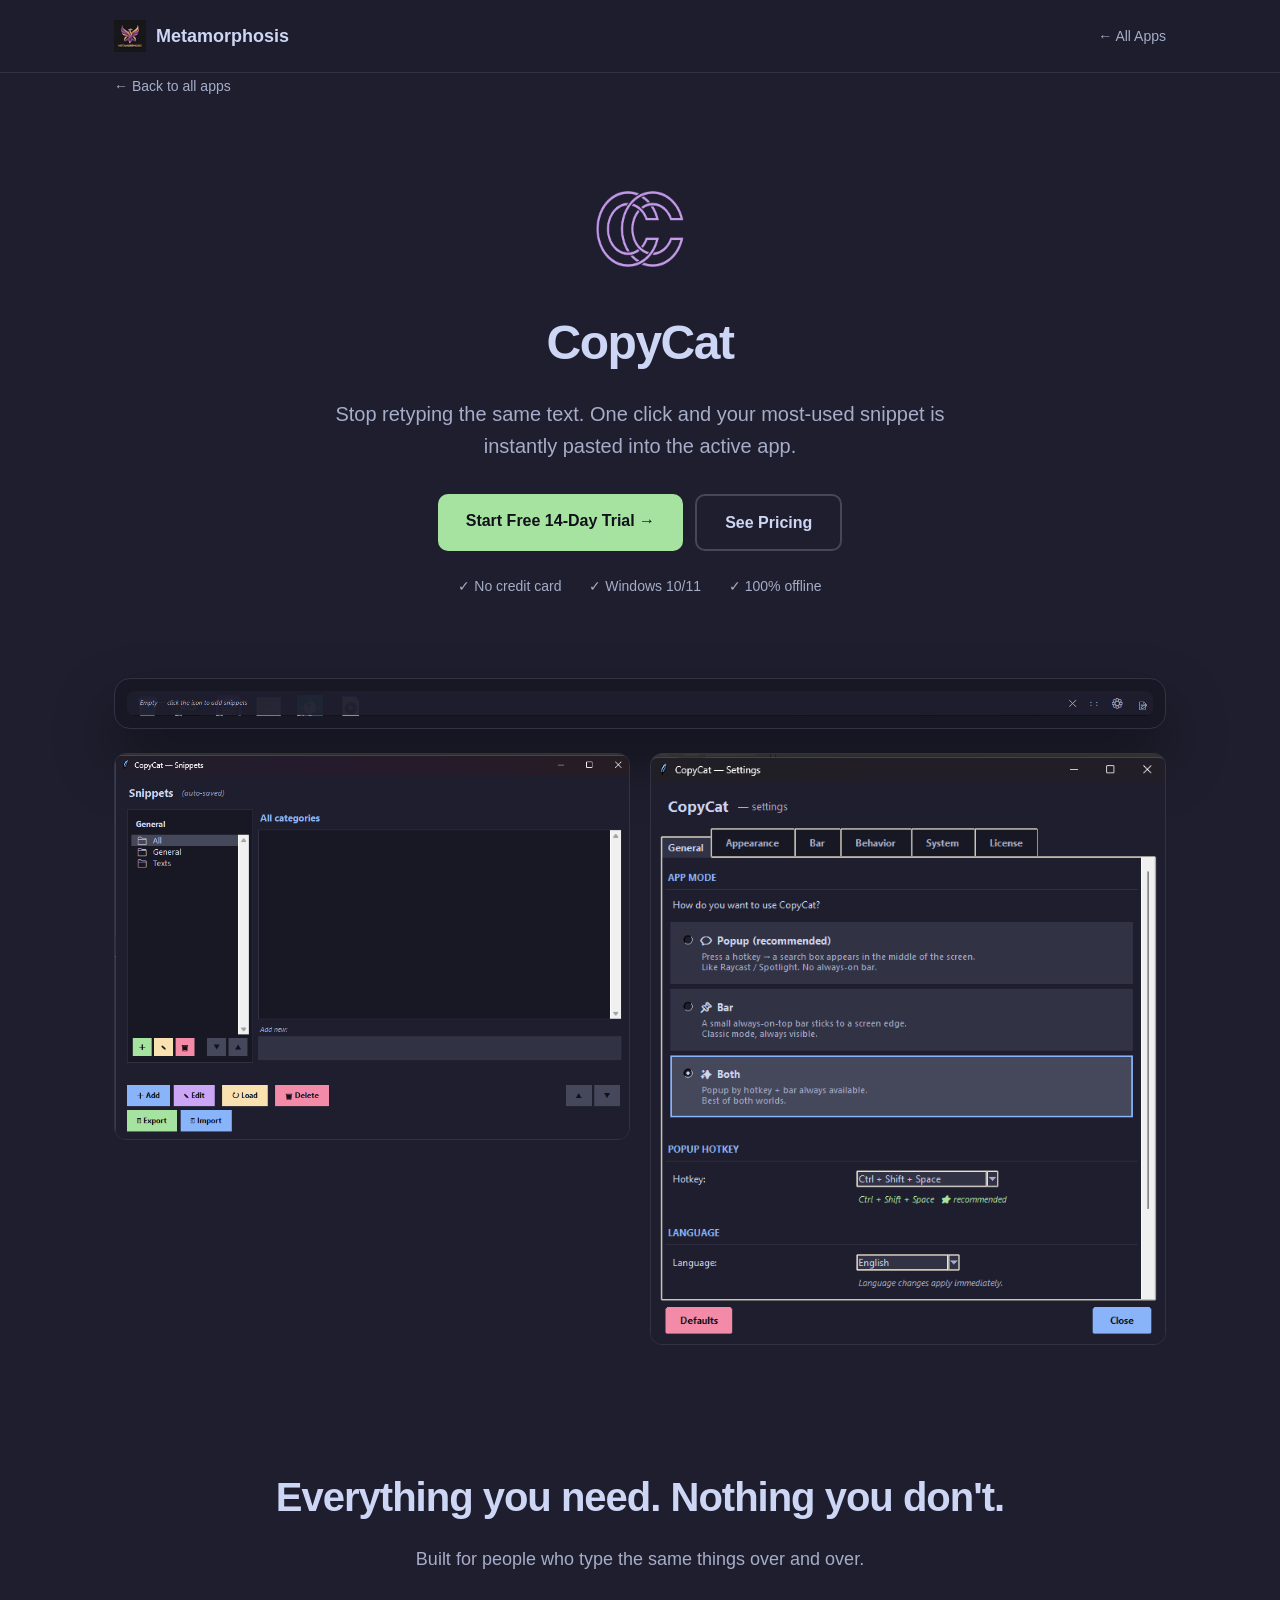
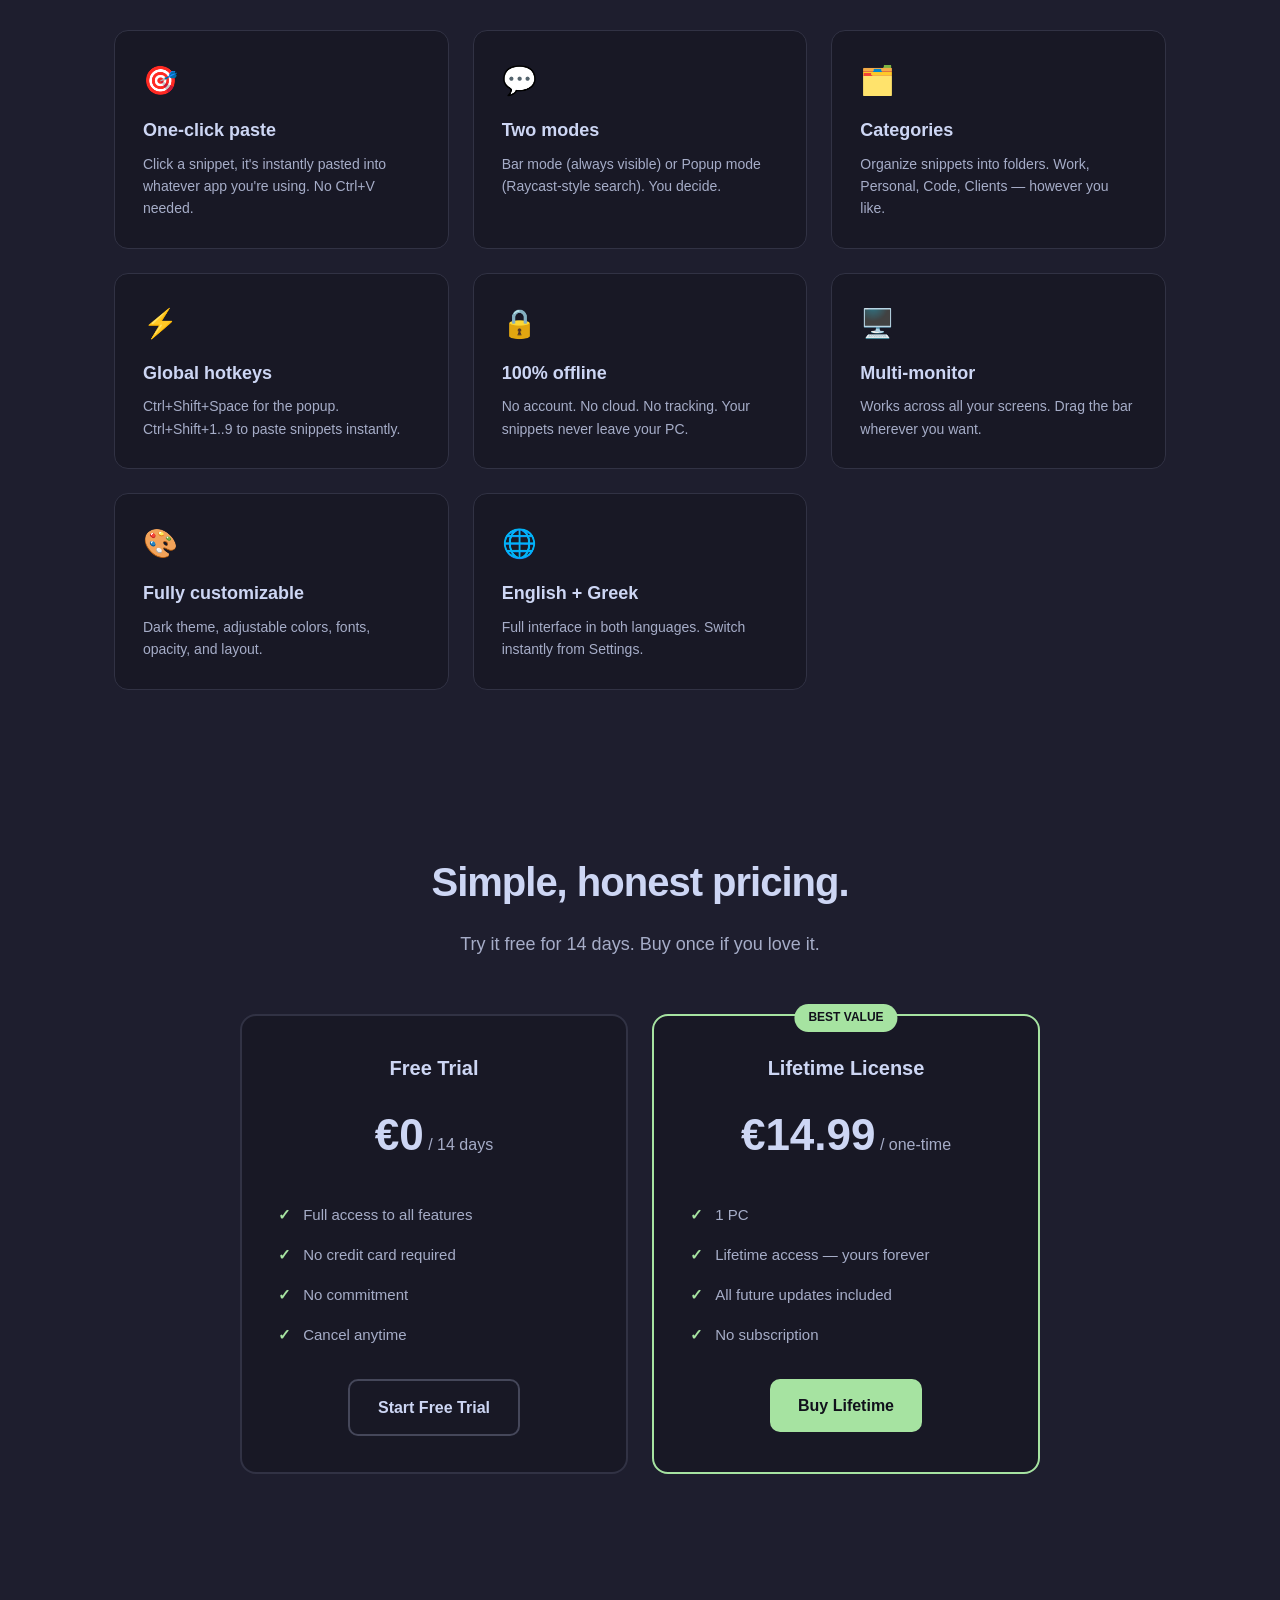
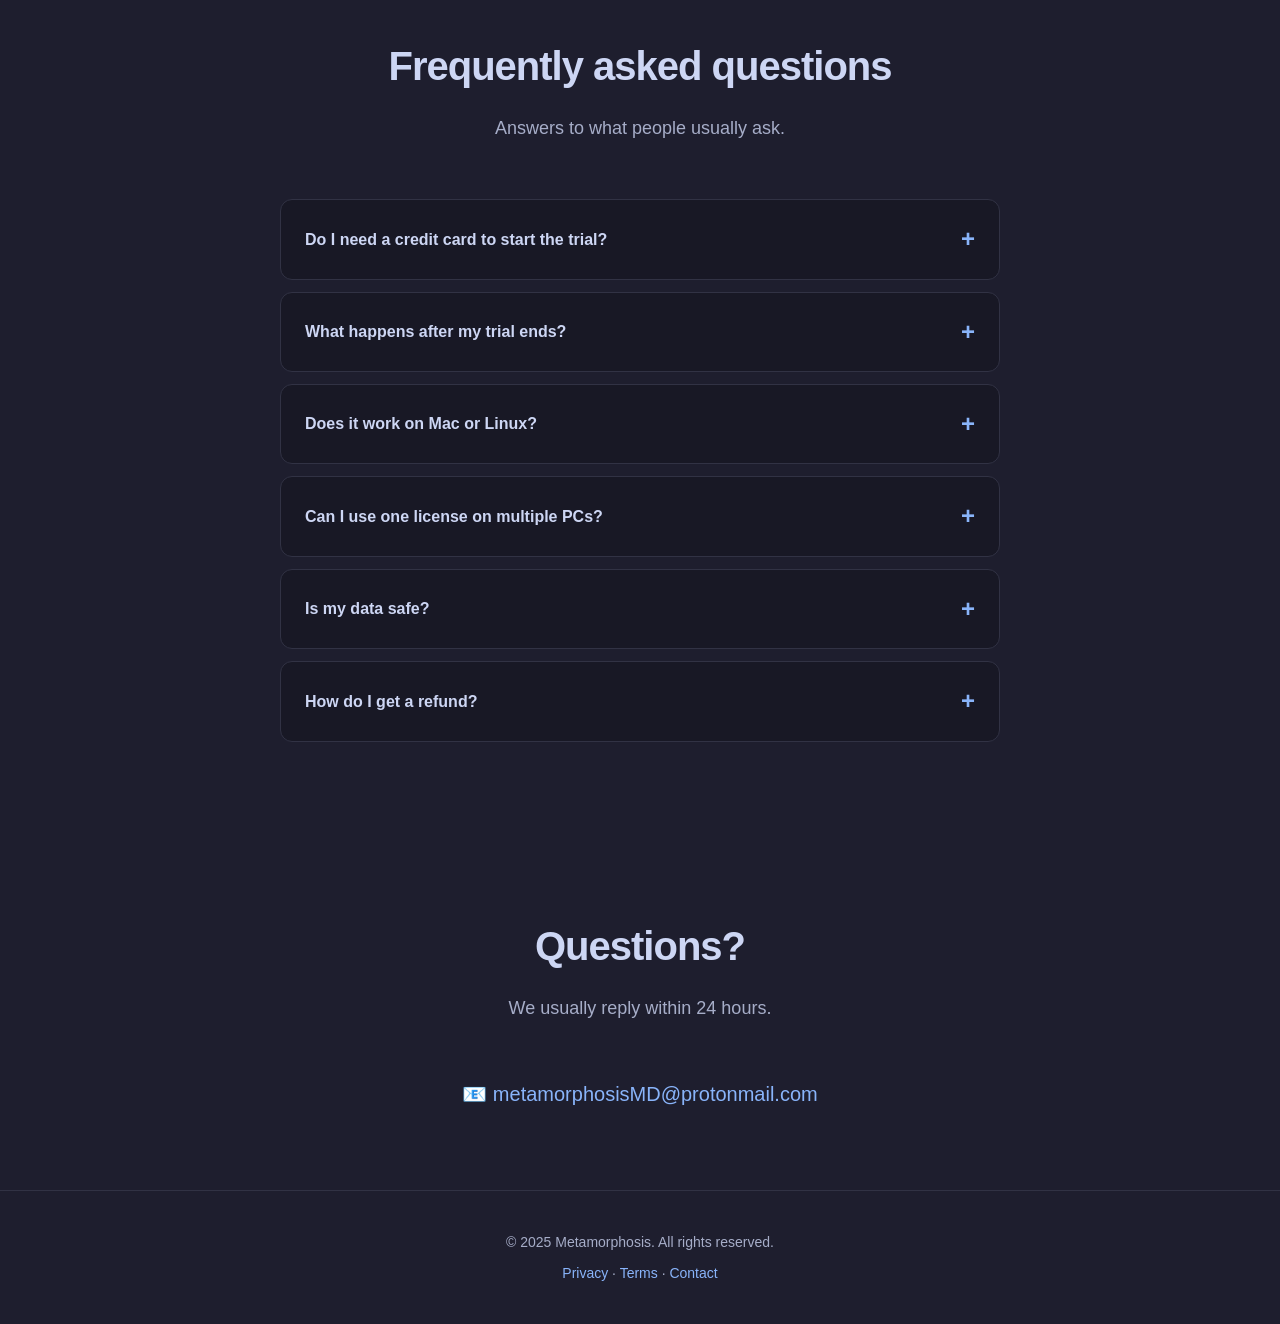
==== copycat/index.html @ 51b03611 "Add Metamorphosis hub with CopyCat and LangIndicator" ====
<!DOCTYPE html>
<html lang="en">
<head>
<meta charset="UTF-8">
<meta name="viewport" content="width=device-width, initial-scale=1.0">
<title>CopyCat — Snippet Bar for Windows | Metamorphosis</title>
<meta name="description" content="CopyCat is a lightweight snippet manager for Windows. One-click access to your most-used text. Lifetime license, 14-day free trial.">
<link rel="stylesheet" href="../assets/style.css">
<style>
  .app-hero { padding: 60px 0 40px; text-align: center; }
  .app-hero img { width: 96px; height: 96px; border-radius: 20px; margin-bottom: 20px; }
  .app-hero h1 { font-size: 48px; margin-bottom: 16px; letter-spacing: -1.5px; }
  .app-hero p { font-size: 20px; color: var(--subtext); max-width: 640px; margin: 0 auto 32px; }
  .hero-meta { margin-top: 24px; color: var(--subtext); font-size: 14px; }
  .hero-meta span { margin: 0 12px; }
  .screenshots { padding: 40px 0; }
  .screenshot-main { background: var(--mantle); border-radius: 16px; padding: 12px; border: 1px solid var(--surface); box-shadow: 0 30px 60px rgba(0,0,0,.4); }
  .screenshot-main img { width: 100%; border-radius: 8px; display: block; }
  .screenshot-grid { display: grid; grid-template-columns: 1fr 1fr; gap: 20px; margin-top: 24px; }
  .screenshot-grid img { width: 100%; border-radius: 12px; border: 1px solid var(--surface); display: block; }
  .features { display: grid; grid-template-columns: repeat(auto-fit, minmax(280px, 1fr)); gap: 24px; }
  .feature { background: var(--mantle); padding: 28px; border-radius: 14px; border: 1px solid var(--surface); }
  .feature-icon { font-size: 28px; margin-bottom: 12px; }
  .feature h3 { font-size: 18px; margin-bottom: 8px; }
  .feature p { color: var(--subtext); font-size: 14px; }
  .pricing { display: grid; grid-template-columns: 1fr 1fr; gap: 24px; max-width: 800px; margin: 0 auto; }
  .plan { background: var(--mantle); padding: 36px; border-radius: 16px; border: 2px solid var(--surface); text-align: center; position: relative; }
  .plan.featured { border-color: var(--green); }
  .plan-tag { position: absolute; top: -12px; left: 50%; transform: translateX(-50%); background: var(--green); color: var(--crust); padding: 4px 14px; border-radius: 100px; font-size: 12px; font-weight: 700; text-transform: uppercase; }
  .plan h3 { font-size: 20px; margin-bottom: 8px; }
  .plan .price { font-size: 44px; font-weight: 800; margin: 16px 0; }
  .plan .price small { font-size: 16px; color: var(--subtext); font-weight: 400; }
  .plan ul { list-style: none; text-align: left; margin: 24px 0; color: var(--subtext); }
  .plan ul li { padding: 8px 0; font-size: 15px; }
  .plan ul li::before { content: "✓ "; color: var(--green); font-weight: 700; margin-right: 8px; }
  .faq { max-width: 720px; margin: 0 auto; }
  .faq-item { background: var(--mantle); border: 1px solid var(--surface); border-radius: 12px; margin-bottom: 12px; overflow: hidden; }
  .faq-item summary { padding: 20px 24px; font-weight: 600; cursor: pointer; list-style: none; display: flex; justify-content: space-between; align-items: center; }
  .faq-item summary::after { content: "+"; font-size: 24px; color: var(--blue); }
  .faq-item[open] summary::after { content: "−"; }
  .faq-item p { padding: 0 24px 20px; color: var(--subtext); }
  .back-link { display: inline-block; color: var(--subtext); text-decoration: none; font-size: 14px; margin-bottom: 24px; }
  .back-link:hover { color: var(--blue); }
  @media (max-width: 720px) {
    .app-hero h1 { font-size: 34px; }
    .screenshot-grid, .pricing { grid-template-columns: 1fr; }
  }
</style>
</head>
<body>

<header>
  <div class="container">
    <nav>
      <a href="../" class="logo">
        <img src="../assets/logo.png" alt="Metamorphosis">
        <span>Metamorphosis</span>
      </a>
      <div class="nav-links">
        <a href="../#apps">← All Apps</a>
      </div>
    </nav>
  </div>
</header>

<main>
  <div class="container">
    <a href="../" class="back-link">← Back to all apps</a>
  </div>

  <section class="app-hero">
    <div class="container">
      <img src="logo.png" alt="CopyCat">
      <h1>CopyCat</h1>
      <p>Stop retyping the same text. One click and your most-used snippet is instantly pasted into the active app.</p>
      <div class="cta-group">
        <a href="YOUR_LS_TRIAL_URL" class="btn btn-primary">Start Free 14-Day Trial →</a>
        <a href="#pricing" class="btn btn-secondary">See Pricing</a>
      </div>
      <div class="hero-meta">
        <span>✓ No credit card</span>
        <span>✓ Windows 10/11</span>
        <span>✓ 100% offline</span>
      </div>
    </div>
  </section>

  <section class="screenshots">
    <div class="container">
      <div class="screenshot-main">
        <img src="screenshots/main.png" alt="CopyCat bar with snippets">
      </div>
      <div class="screenshot-grid">
        <img src="screenshots/editor.png" alt="Snippet editor">
        <img src="screenshots/settings.png" alt="Settings">
      </div>
    </div>
  </section>

  <section id="features">
    <div class="container">
      <h2>Everything you need. Nothing you don't.</h2>
      <p class="section-sub">Built for people who type the same things over and over.</p>
      <div class="features">
        <div class="feature"><div class="feature-icon">🎯</div><h3>One-click paste</h3><p>Click a snippet, it's instantly pasted into whatever app you're using. No Ctrl+V needed.</p></div>
        <div class="feature"><div class="feature-icon">💬</div><h3>Two modes</h3><p>Bar mode (always visible) or Popup mode (Raycast-style search). You decide.</p></div>
        <div class="feature"><div class="feature-icon">🗂️</div><h3>Categories</h3><p>Organize snippets into folders. Work, Personal, Code, Clients — however you like.</p></div>
        <div class="feature"><div class="feature-icon">⚡</div><h3>Global hotkeys</h3><p>Ctrl+Shift+Space for the popup. Ctrl+Shift+1..9 to paste snippets instantly.</p></div>
        <div class="feature"><div class="feature-icon">🔒</div><h3>100% offline</h3><p>No account. No cloud. No tracking. Your snippets never leave your PC.</p></div>
        <div class="feature"><div class="feature-icon">🖥️</div><h3>Multi-monitor</h3><p>Works across all your screens. Drag the bar wherever you want.</p></div>
        <div class="feature"><div class="feature-icon">🎨</div><h3>Fully customizable</h3><p>Dark theme, adjustable colors, fonts, opacity, and layout.</p></div>
        <div class="feature"><div class="feature-icon">🌐</div><h3>English + Greek</h3><p>Full interface in both languages. Switch instantly from Settings.</p></div>
      </div>
    </div>
  </section>

  <section id="pricing">
    <div class="container">
      <h2>Simple, honest pricing.</h2>
      <p class="section-sub">Try it free for 14 days. Buy once if you love it.</p>
      <div class="pricing">
        <div class="plan">
          <h3>Free Trial</h3>
          <div class="price">€0<small> / 14 days</small></div>
          <ul>
            <li>Full access to all features</li>
            <li>No credit card required</li>
            <li>No commitment</li>
            <li>Cancel anytime</li>
          </ul>
          <a href="YOUR_LS_TRIAL_URL" class="btn btn-secondary">Start Free Trial</a>
        </div>
        <div class="plan featured">
          <div class="plan-tag">Best Value</div>
          <h3>Lifetime License</h3>
          <div class="price">€14.99<small> / one-time</small></div>
          <ul>
            <li>1 PC</li>
            <li>Lifetime access — yours forever</li>
            <li>All future updates included</li>
            <li>No subscription</li>
          </ul>
          <a href="YOUR_LS_BUY_URL" class="btn btn-primary">Buy Lifetime</a>
        </div>
      </div>
    </div>
  </section>

  <section id="faq">
    <div class="container">
      <h2>Frequently asked questions</h2>
      <p class="section-sub">Answers to what people usually ask.</p>
      <div class="faq">
        <details class="faq-item">
          <summary>Do I need a credit card to start the trial?</summary>
          <p>No. Click "Start Free Trial" and use CopyCat for 14 days completely free. No card, no commitment.</p>
        </details>
        <details class="faq-item">
          <summary>What happens after my trial ends?</summary>
          <p>You decide. If you love CopyCat, buy a lifetime license for €14.99. If not, just uninstall. No charges.</p>
        </details>
        <details class="faq-item">
          <summary>Does it work on Mac or Linux?</summary>
          <p>No, CopyCat is Windows-only (Windows 10 and 11, 64-bit).</p>
        </details>
        <details class="faq-item">
          <summary>Can I use one license on multiple PCs?</summary>
          <p>One license works on one PC. If you change computers, contact support and we'll issue a new key.</p>
        </details>
        <details class="faq-item">
          <summary>Is my data safe?</summary>
          <p>Yes. CopyCat is 100% offline. Nothing is sent to any server. Your snippets stay on your PC.</p>
        </details>
        <details class="faq-item">
          <summary>How do I get a refund?</summary>
          <p>14-day refund policy (EU consumer law). Email metamorphosisMD@protonmail.com for refund requests.</p>
        </details>
      </div>
    </div>
  </section>

  <section id="contact" style="text-align:center;">
    <div class="container">
      <h2>Questions?</h2>
      <p class="section-sub">We usually reply within 24 hours.</p>
      <p style="font-size:20px; margin-top:24px;">
        📧 <a href="mailto:metamorphosisMD@protonmail.com" style="color:var(--blue); text-decoration:none;">metamorphosisMD@protonmail.com</a>
      </p>
    </div>
  </section>
</main>

<footer>
  <div class="container">
    <p>© 2025 Metamorphosis. All rights reserved.</p>
    <p class="footer-links">
      <a href="../privacy.html">Privacy</a> ·
      <a href="../terms.html">Terms</a> ·
      <a href="mailto:metamorphosisMD@protonmail.com">Contact</a>
    </p>
  </div>
</footer>

</body>
</html>
---- assets/style.css ----
* { margin: 0; padding: 0; box-sizing: border-box; }

:root {
  --base: #1e1e2e;
  --mantle: #181825;
  --crust: #11111b;
  --surface: #313244;
  --surface2: #45475a;
  --text: #cdd6f4;
  --subtext: #a6adc8;
  --blue: #89b4fa;
  --green: #a6e3a1;
  --mauve: #cba6f7;
  --yellow: #f9e2af;
  --red: #f38ba8;
}

body {
  font-family: 'Segoe UI', -apple-system, BlinkMacSystemFont, sans-serif;
  background: var(--base);
  color: var(--text);
  line-height: 1.6;
  overflow-x: hidden;
}

.container { max-width: 1100px; margin: 0 auto; padding: 0 24px; }

/* ============ HEADER ============ */
header {
  padding: 20px 0;
  position: sticky;
  top: 0;
  background: rgba(30, 30, 46, 0.95);
  backdrop-filter: blur(12px);
  border-bottom: 1px solid var(--surface);
  z-index: 100;
}
nav { display: flex; justify-content: space-between; align-items: center; }
.logo { display: flex; align-items: center; gap: 10px; font-size: 18px; font-weight: 700; color: var(--text); text-decoration: none; }
.logo img { width: 32px; height: 32px; }
.nav-links a { color: var(--subtext); text-decoration: none; margin-left: 24px; font-size: 14px; transition: color .15s; }
.nav-links a:hover { color: var(--blue); }

/* ============ HERO ============ */
.hero { padding: 100px 0 80px; text-align: center; }
.hero h1 {
  font-size: 64px;
  font-weight: 800;
  letter-spacing: -2px;
  line-height: 1.1;
  background: linear-gradient(135deg, var(--blue), var(--mauve));
  -webkit-background-clip: text;
  -webkit-text-fill-color: transparent;
  margin-bottom: 24px;
}
.hero p { font-size: 20px; color: var(--subtext); max-width: 640px; margin: 0 auto 32px; }

/* ============ BUTTONS ============ */
.cta-group { display: flex; gap: 12px; justify-content: center; flex-wrap: wrap; }
.btn {
  display: inline-block;
  padding: 14px 28px;
  border-radius: 10px;
  font-weight: 700;
  font-size: 16px;
  text-decoration: none;
  transition: transform .15s, box-shadow .15s;
  cursor: pointer;
  border: none;
}
.btn-primary { background: var(--green); color: var(--crust); }
.btn-primary:hover { transform: translateY(-2px); box-shadow: 0 10px 30px rgba(166, 227, 161, 0.3); }
.btn-secondary { background: transparent; color: var(--text); border: 2px solid var(--surface2); }
.btn-secondary:hover { border-color: var(--blue); color: var(--blue); }

/* ============ SECTIONS ============ */
section { padding: 80px 0; }
h2 {
  font-size: 40px;
  font-weight: 700;
  text-align: center;
  margin-bottom: 16px;
  letter-spacing: -1px;
}
.section-sub { text-align: center; color: var(--subtext); font-size: 18px; max-width: 600px; margin: 0 auto 56px; }

/* ============ APP GRID ============ */
.app-grid {
  display: grid;
  grid-template-columns: repeat(auto-fit, minmax(320px, 1fr));
  gap: 24px;
}
.app-card {
  background: var(--mantle);
  border: 1px solid var(--surface);
  border-radius: 16px;
  padding: 28px;
  text-decoration: none;
  color: inherit;
  display: flex;
  gap: 20px;
  align-items: flex-start;
  transition: transform .2s, border-color .2s, box-shadow .2s;
  position: relative;
}
.app-card:hover {
  transform: translateY(-4px);
  border-color: var(--blue);
  box-shadow: 0 20px 40px rgba(0, 0, 0, 0.3);
}
.app-icon { flex-shrink: 0; }
.app-icon img { width: 64px; height: 64px; border-radius: 14px; }
.placeholder-icon {
  width: 64px; height: 64px;
  border-radius: 14px;
  border: 2px dashed var(--surface2);
  display: flex; align-items: center; justify-content: center;
  font-size: 32px; color: var(--subtext);
}
.app-info { flex: 1; min-width: 0; }
.app-info h3 { font-size: 20px; margin-bottom: 4px; }
.app-tagline { color: var(--blue); font-size: 14px; margin-bottom: 12px; font-weight: 600; }
.app-desc { color: var(--subtext); font-size: 14px; margin-bottom: 14px; line-height: 1.5; }
.app-meta { display: flex; gap: 6px; flex-wrap: wrap; }
.badge {
  background: var(--surface);
  color: var(--subtext);
  padding: 3px 10px;
  border-radius: 100px;
  font-size: 11px;
  font-weight: 600;
}
.badge-green { background: rgba(166, 227, 161, 0.15); color: var(--green); }

.app-arrow {
  position: absolute;
  top: 28px;
  right: 24px;
  color: var(--subtext);
  font-size: 20px;
  transition: transform .2s, color .2s;
}
.app-card:hover .app-arrow { transform: translateX(4px); color: var(--blue); }

.app-card-placeholder {
  cursor: default;
  border-style: dashed;
  opacity: 0.6;
}
.app-card-placeholder:hover { transform: none; border-color: var(--surface); }

/* ============ ABOUT ============ */
.about { background: var(--mantle); border-top: 1px solid var(--surface); border-bottom: 1px solid var(--surface); }
.about p { max-width: 720px; margin: 0 auto 16px; text-align: center; color: var(--subtext); font-size: 17px; }
.about strong { color: var(--text); }

/* ============ CONTACT ============ */
.contact { text-align: center; }
.contact p { color: var(--subtext); font-size: 17px; margin-bottom: 16px; }
.contact-email { font-size: 22px !important; margin-top: 24px !important; }
.contact-email a { color: var(--blue); text-decoration: none; }
.contact-email a:hover { text-decoration: underline; }

/* ============ FOOTER ============ */
footer {
  padding: 40px 0;
  border-top: 1px solid var(--surface);
  text-align: center;
  color: var(--subtext);
  font-size: 14px;
}
.footer-links { margin-top: 8px; }
footer a { color: var(--blue); text-decoration: none; }
footer a:hover { text-decoration: underline; }

/* ============ RESPONSIVE ============ */
@media (max-width: 720px) {
  .hero { padding: 60px 0 40px; }
  .hero h1 { font-size: 40px; letter-spacing: -1px; }
  .hero p { font-size: 17px; }
  h2 { font-size: 28px; }
  section { padding: 60px 0; }
  .app-card { flex-direction: column; }
  .app-arrow { display: none; }
  .nav-links a { margin-left: 14px; font-size: 13px; }
}
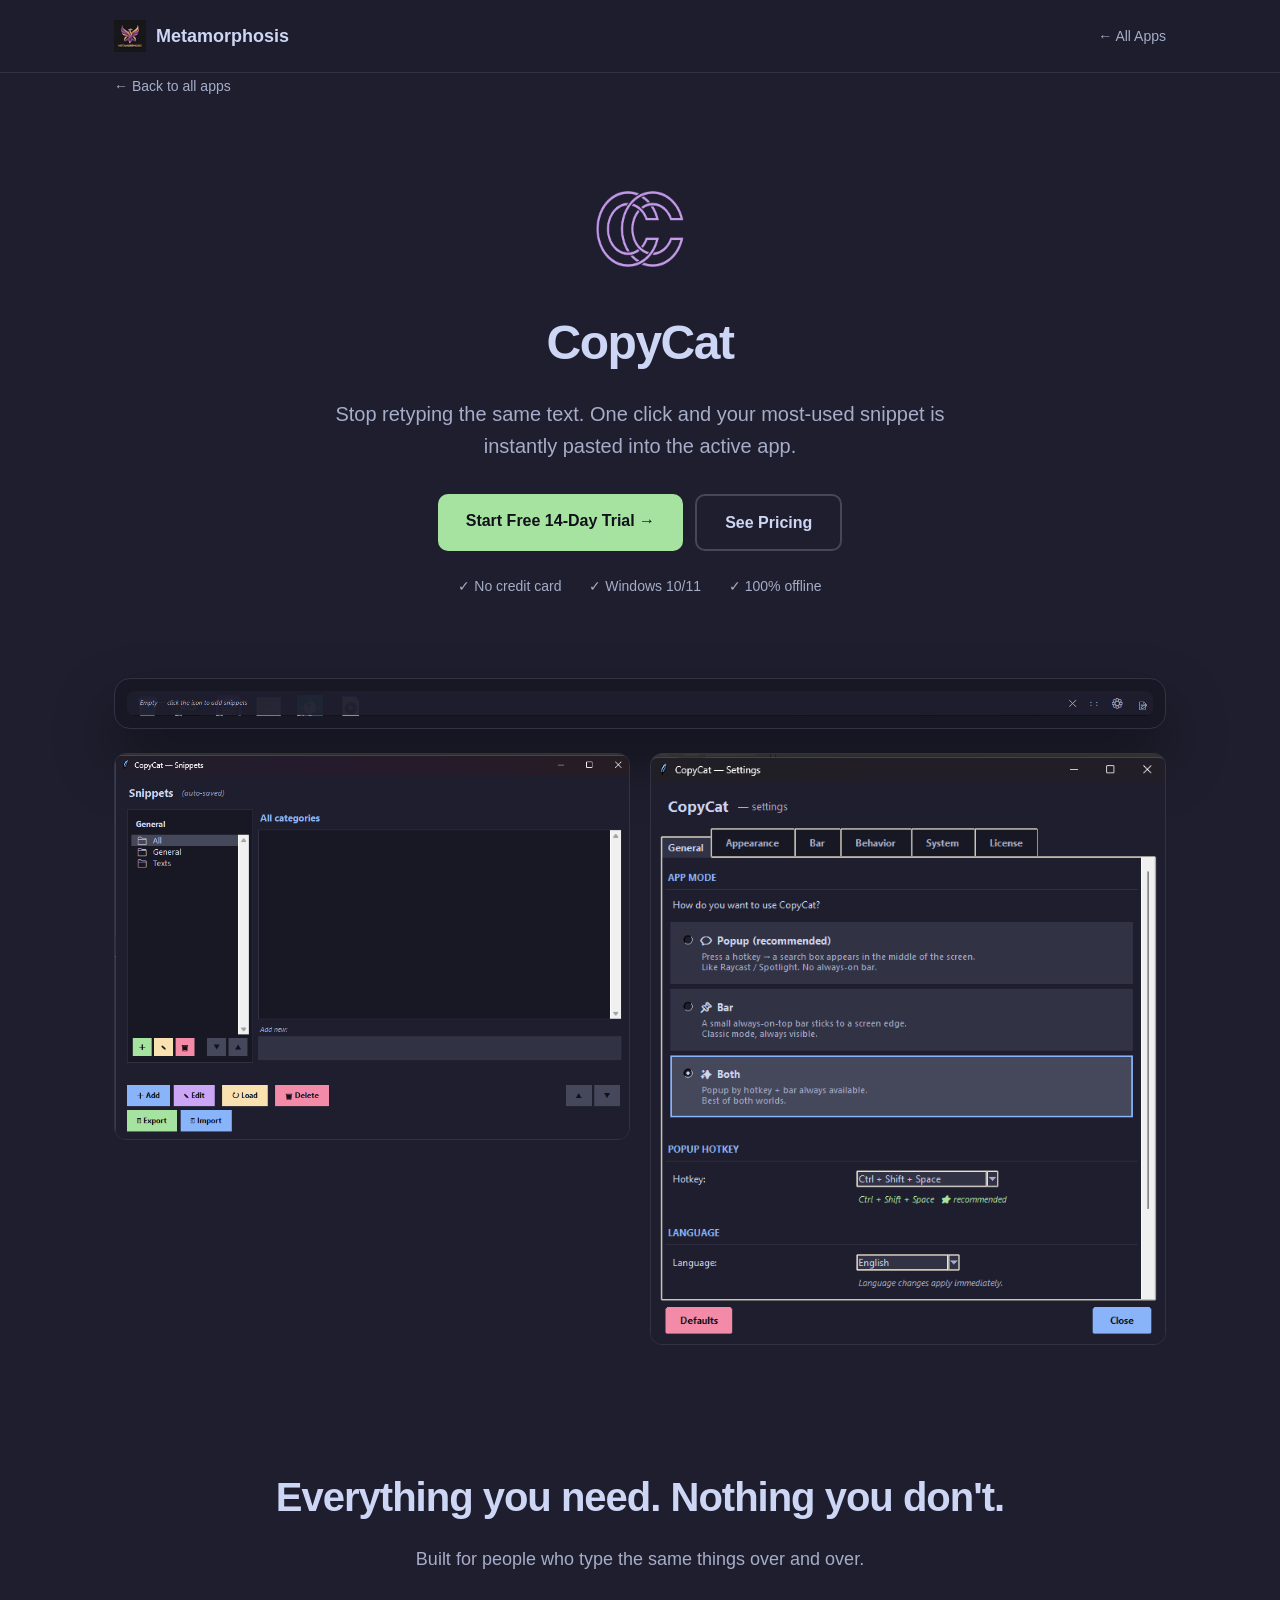
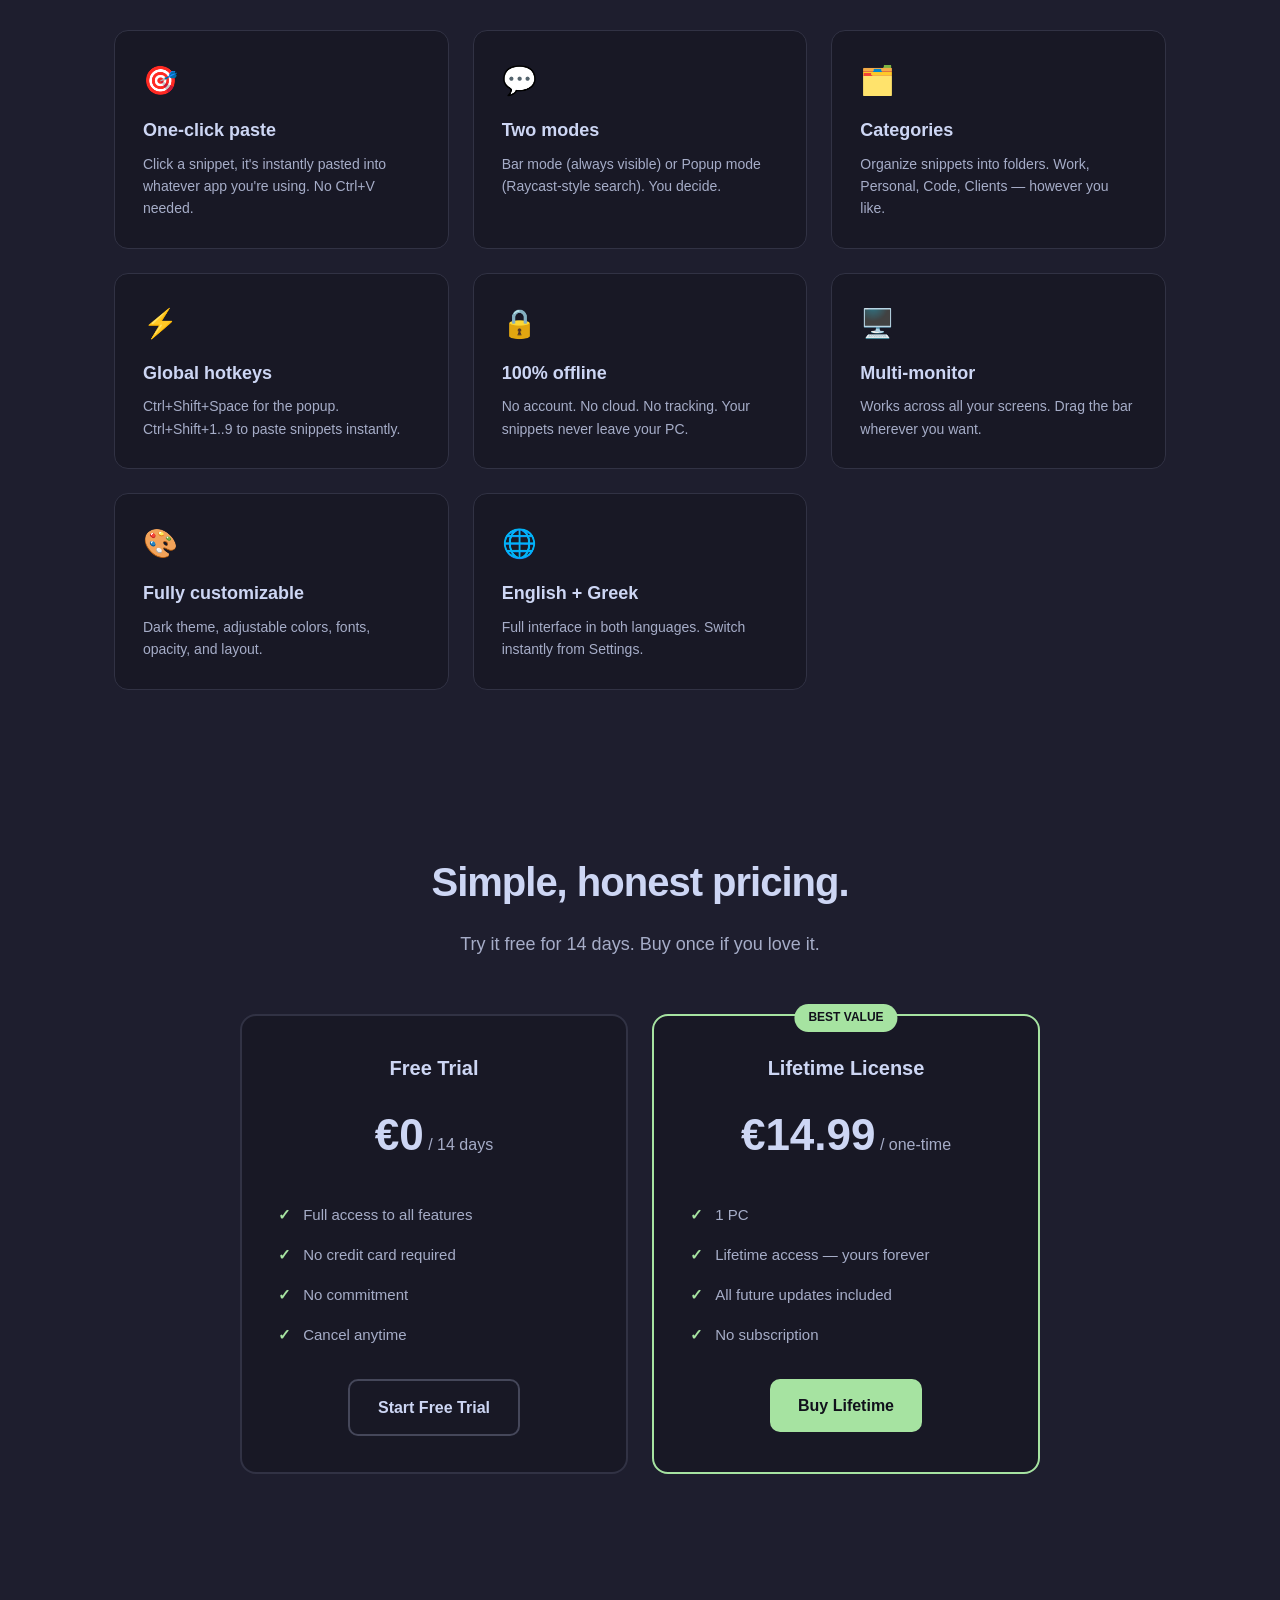
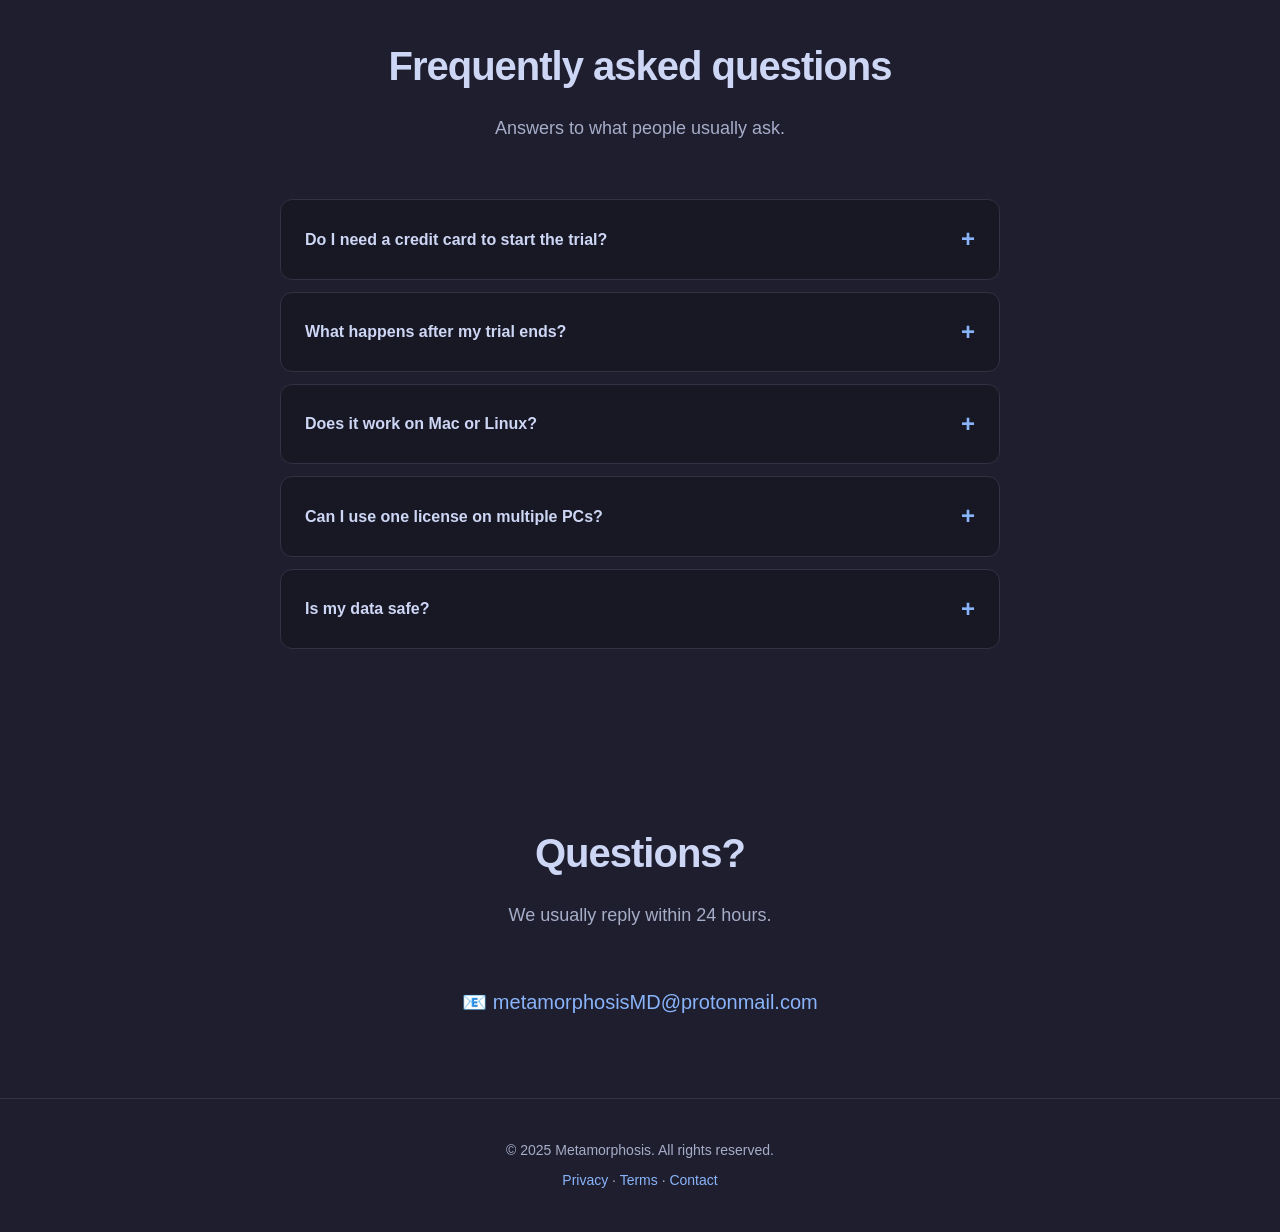
==== commit 701cfdf4: "Add Metamorphosis MD card to hub" ====
--- a/copycat/index.html
+++ b/copycat/index.html
@@ -74,7 +74,7 @@
       <h1>CopyCat</h1>
       <p>Stop retyping the same text. One click and your most-used snippet is instantly pasted into the active app.</p>
       <div class="cta-group">
-        <a href="YOUR_LS_TRIAL_URL" class="btn btn-primary">Start Free 14-Day Trial →</a>
+        <a href="mailto:metamorphosisMD@protonmail.com?subject=CopyCat%20Trial" class="btn btn-primary">Start Free 14-Day Trial →</a>
         <a href="#pricing" class="btn btn-secondary">See Pricing</a>
       </div>
       <div class="hero-meta">
@@ -171,10 +171,6 @@
           <summary>Is my data safe?</summary>
           <p>Yes. CopyCat is 100% offline. Nothing is sent to any server. Your snippets stay on your PC.</p>
         </details>
-        <details class="faq-item">
-          <summary>How do I get a refund?</summary>
-          <p>14-day refund policy (EU consumer law). Email metamorphosisMD@protonmail.com for refund requests.</p>
-        </details>
       </div>
     </div>
   </section>
